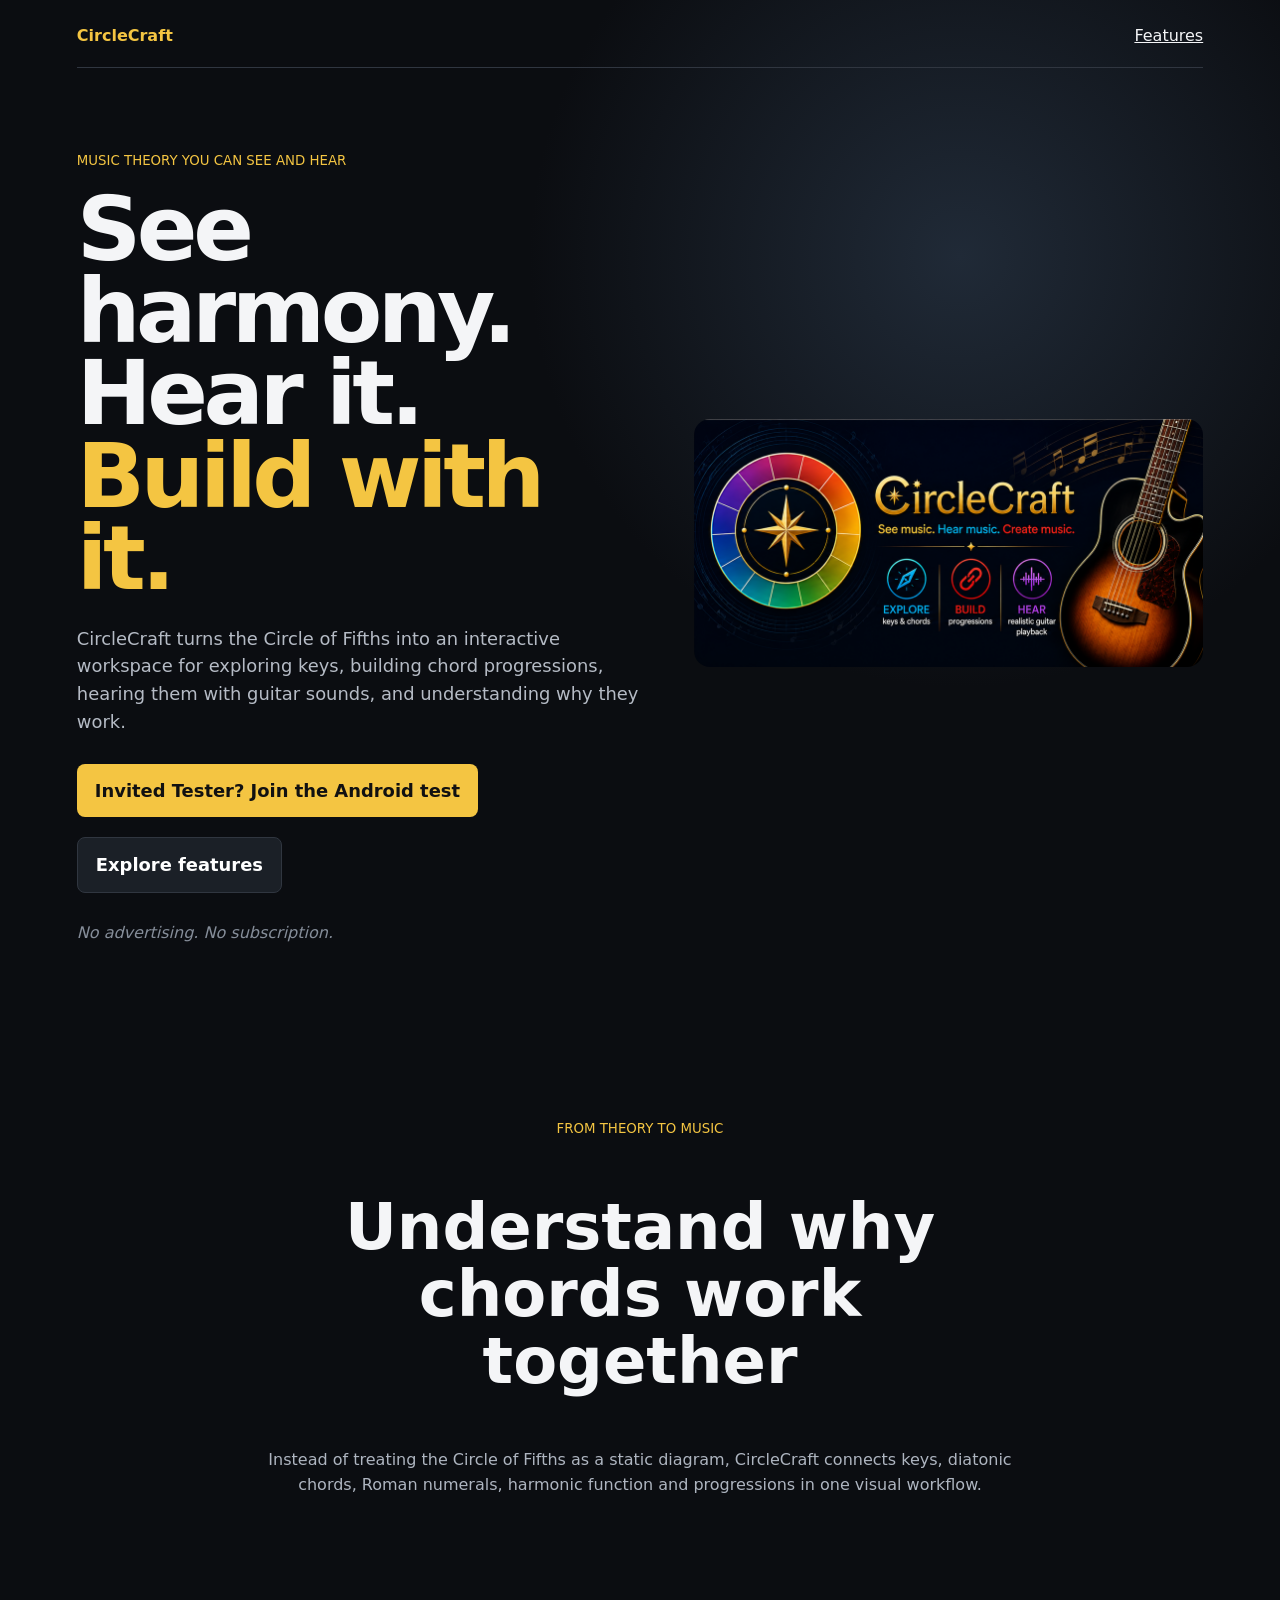
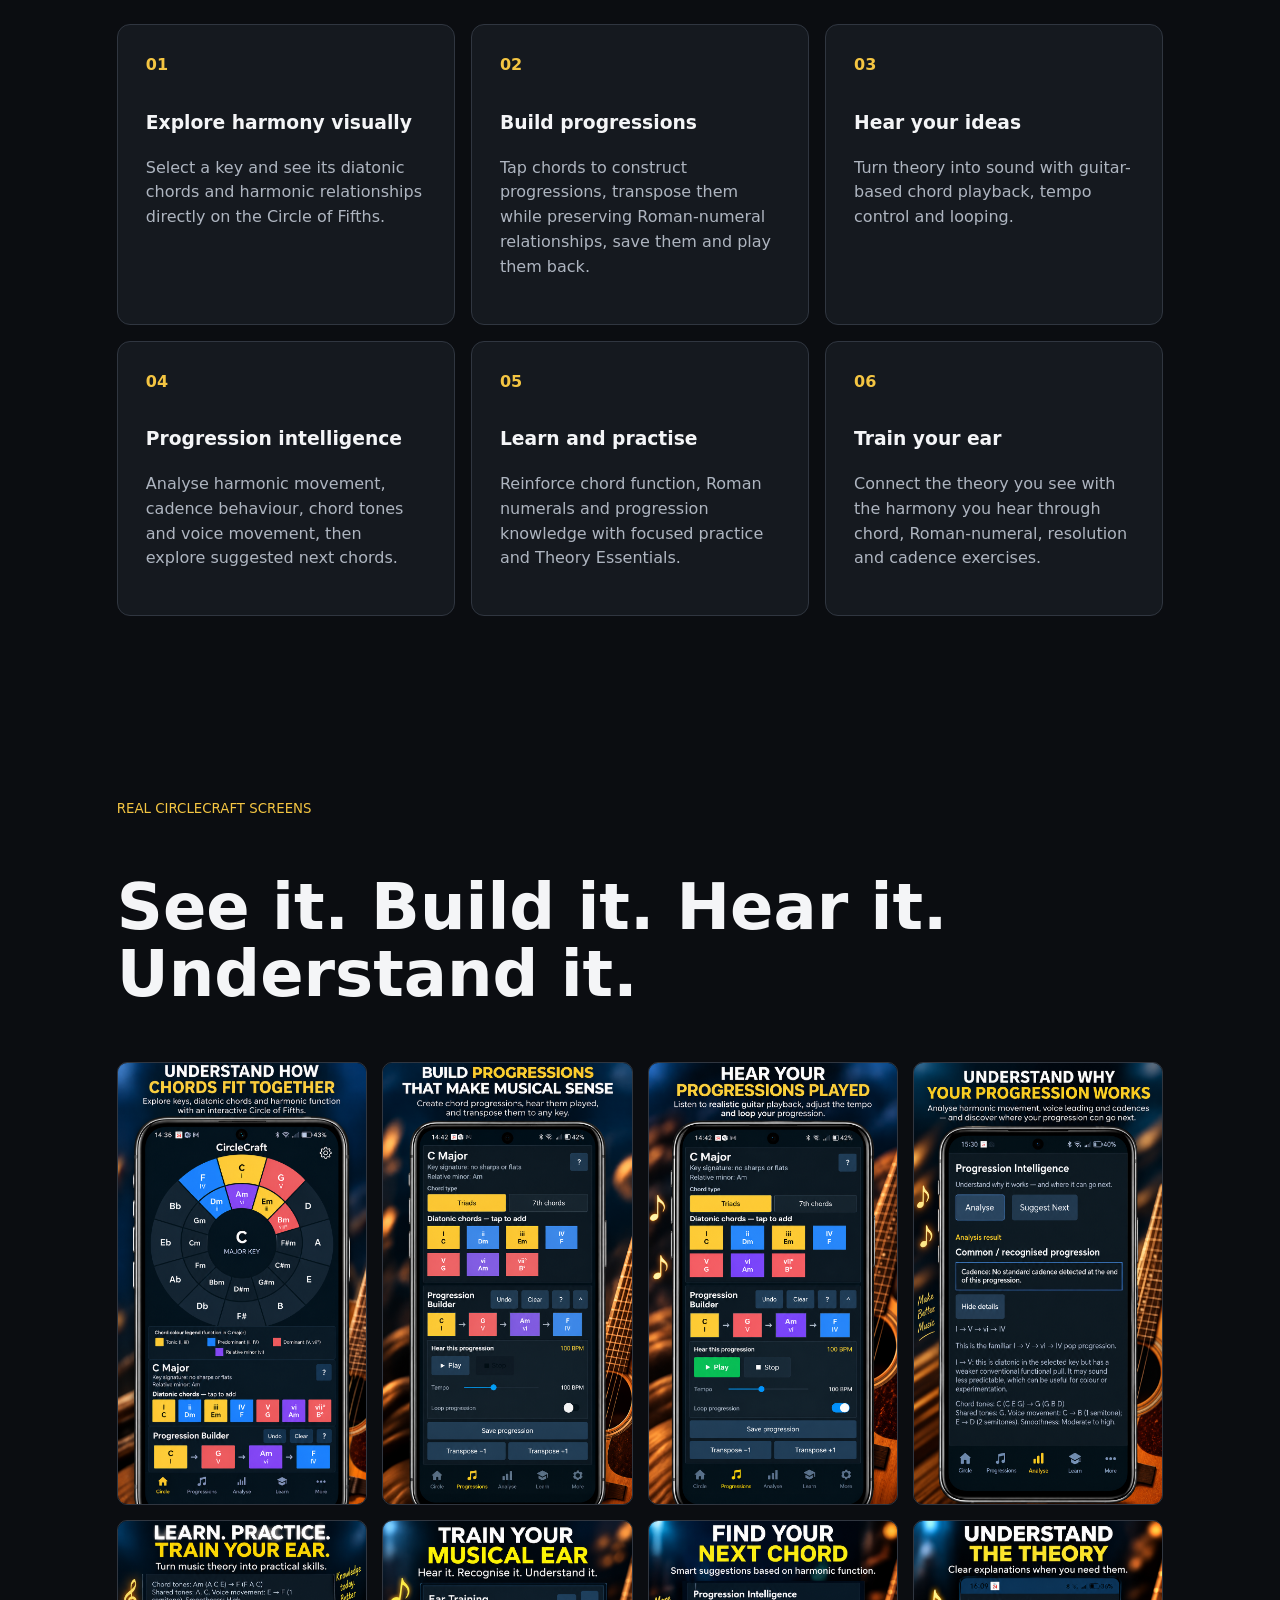
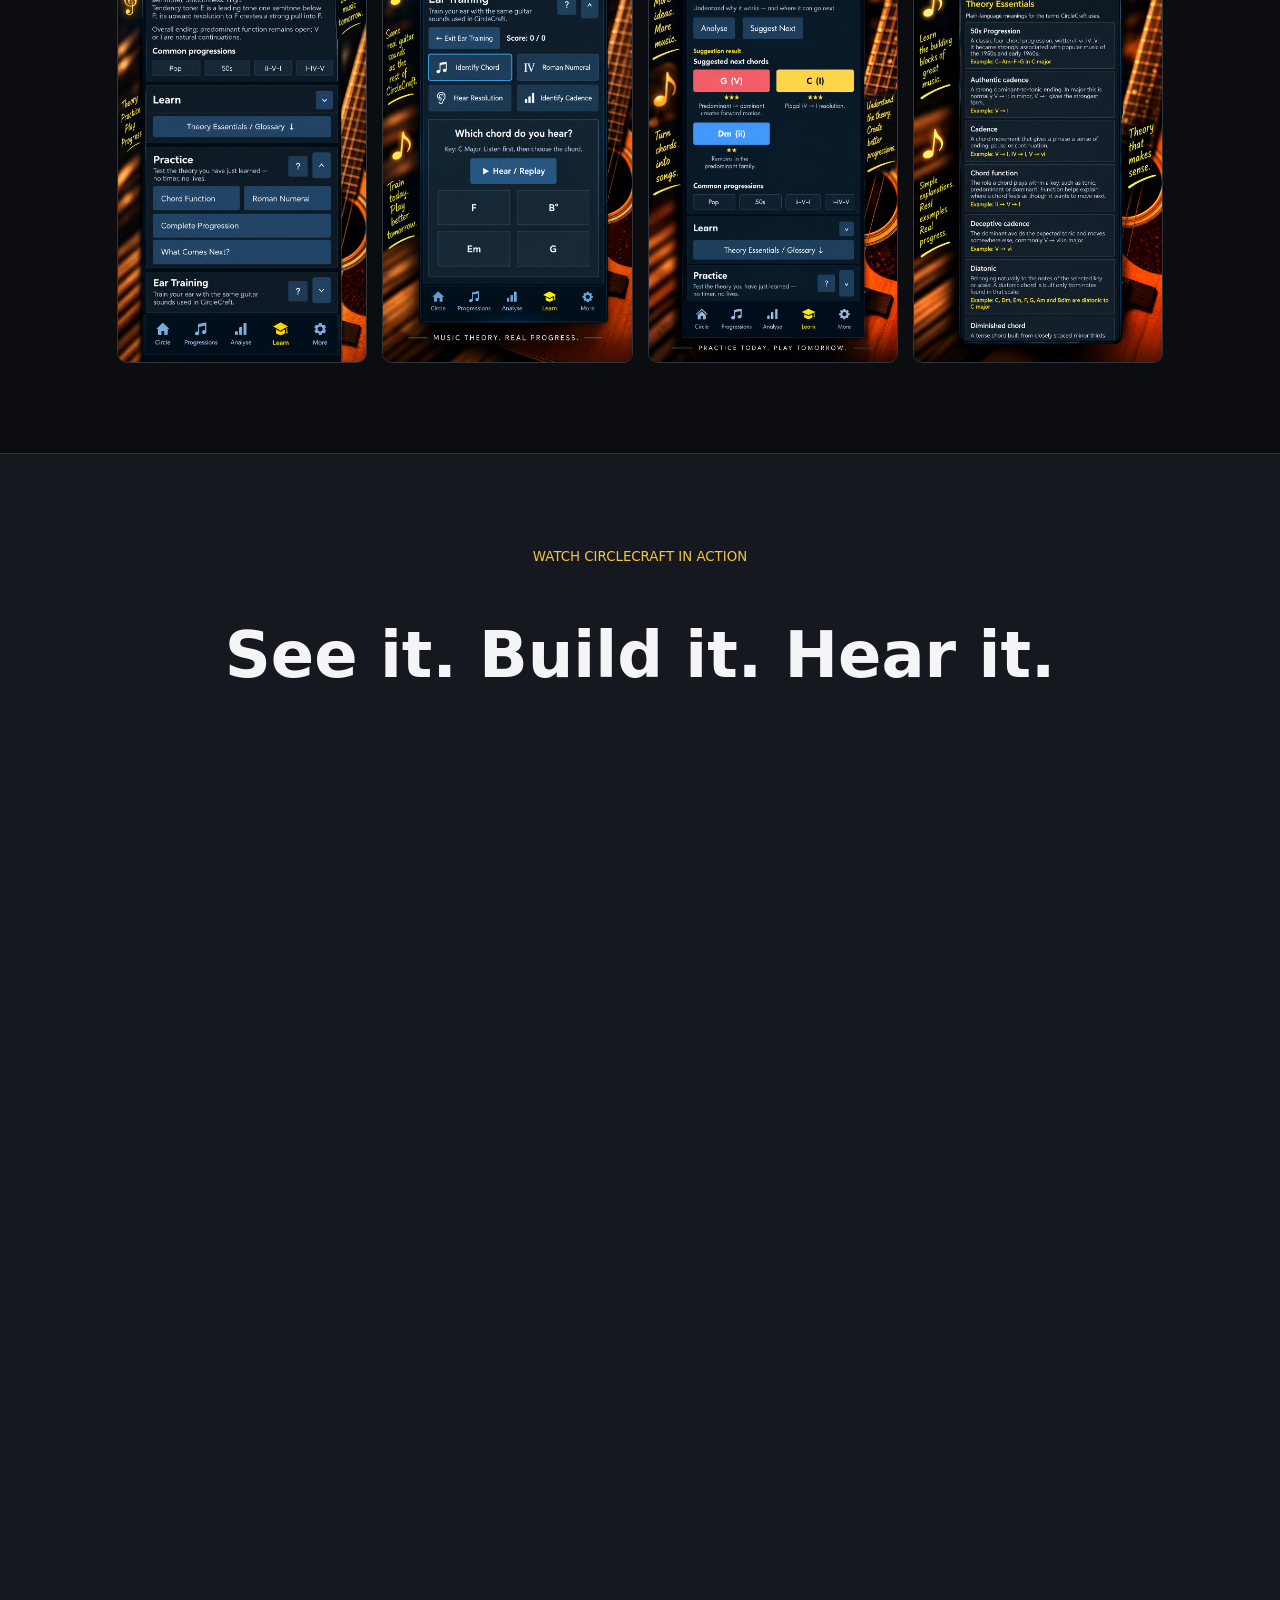
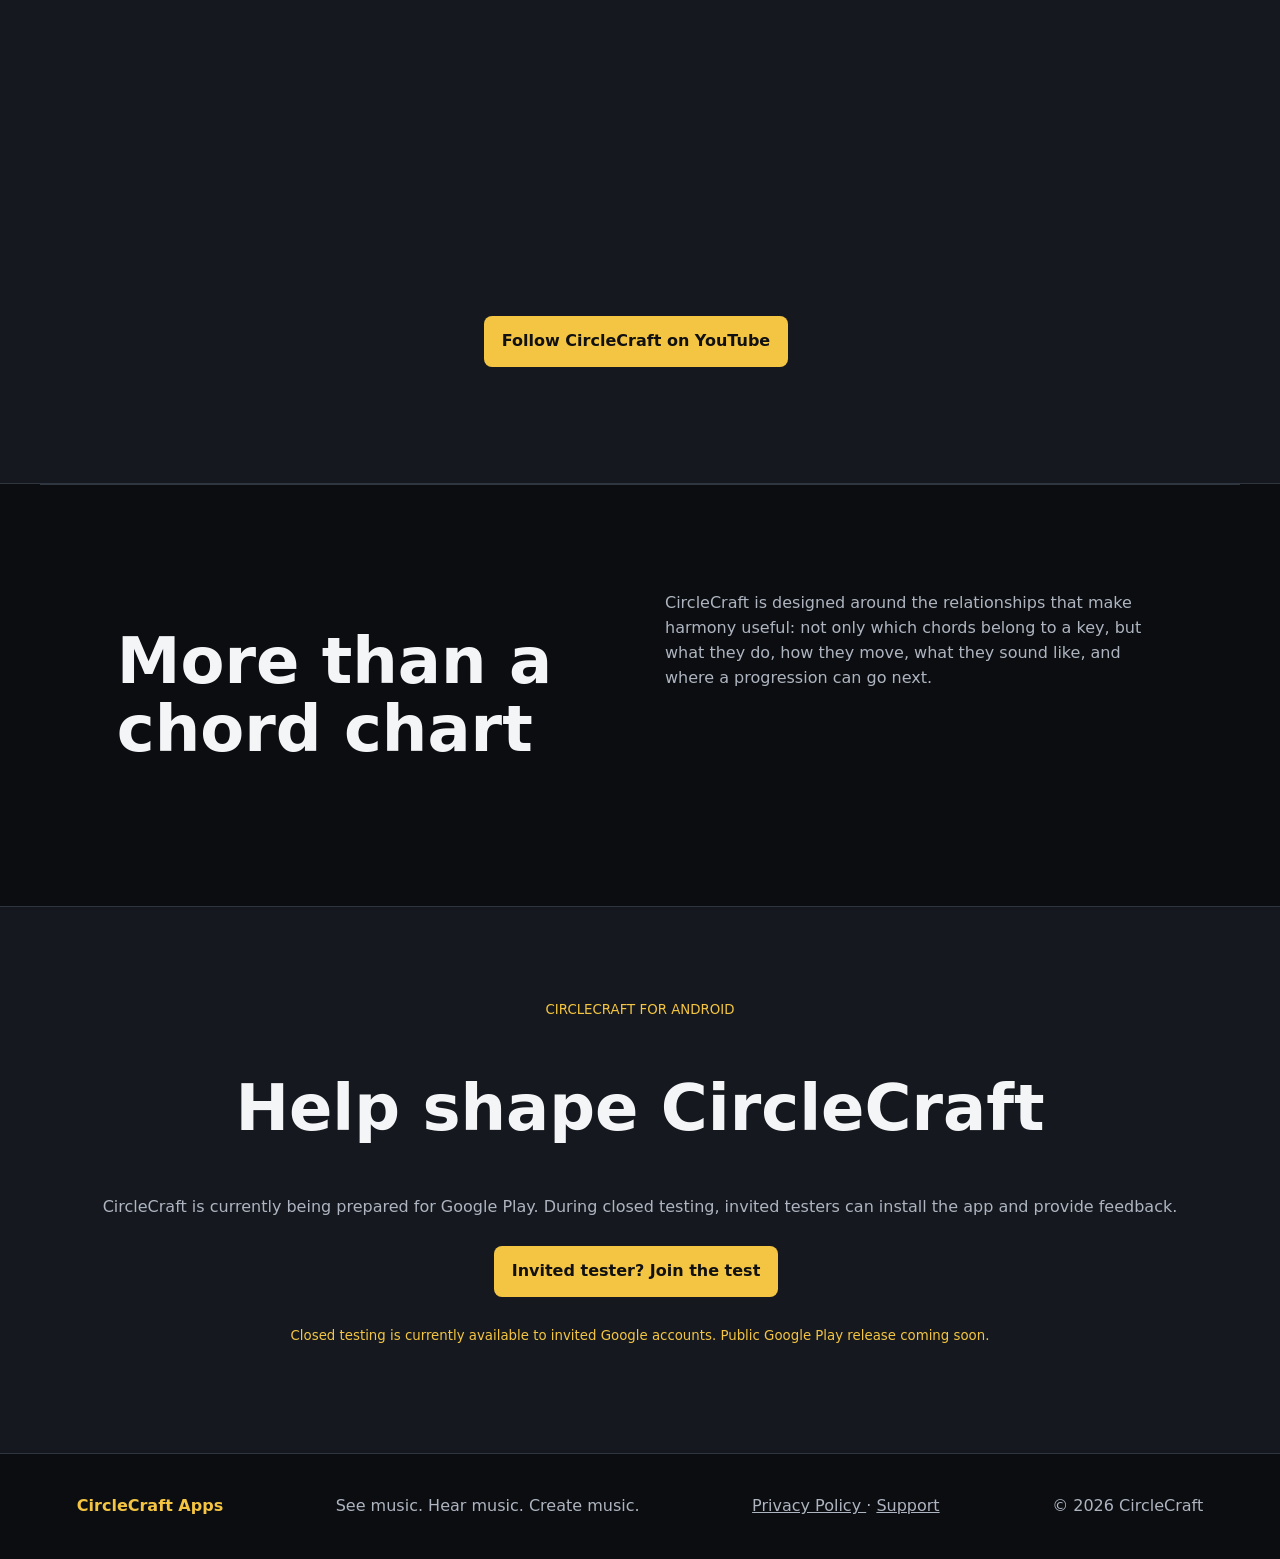
==== index.html @ e119ad5c "added linke rto short4" ====
<!doctype html>
<html lang="en">
<head>
  <meta charset="utf-8">
  <meta name="viewport" content="width=device-width, initial-scale=1">

  <title>CircleCraft | Circle of Fifths & Chord Progression App for Guitar</title>

  <meta name="description"
        content="Explore the Circle of Fifths, build and hear guitar chord progressions, understand why chords work together, analyse harmony and discover what chord could come next with CircleCraft.">

  <link rel="canonical"
        href="https://circlecraftapps.github.io/circlecraft-site/">

  <meta name="robots" content="index, follow">

  <meta property="og:title"
        content="CircleCraft – Circle of Fifths & Chord Progressions">

  <meta property="og:description"
        content="See how chords fit together. Build, hear and understand guitar chord progressions with CircleCraft.">

  <meta property="og:type" content="website">

  <meta property="og:url"
        content="https://circlecraftapps.github.io/circlecraft-site/">

  <link rel="stylesheet" href="style.css">
  <script type="application/ld+json">
{
  "@context": "https://schema.org",
  "@type": "SoftwareApplication",
  "name": "CircleCraft",
  "applicationCategory": "MusicApplication",
  "operatingSystem": "Android",
  "description": "CircleCraft is an interactive Circle of Fifths and chord progression app for guitarists. Explore keys, build and hear chord progressions, analyse harmony and understand why chords work together.",
  "url": "https://circlecraftapps.github.io/circlecraft-site/",
  "author": {
    "@type": "Organization",
    "name": "CircleCraft Apps"
  }
}
</script>
</head>

<body>

<header>
  <nav>
    <b>CircleCraft</b>
    <a href="#features">Features</a>
  </nav>

  <div class="hero">
    <div>
      <small>MUSIC THEORY YOU CAN SEE AND HEAR</small>

      <h1>
        See harmony.<br>
        Hear it.<br>
        <em>Build with it.</em>
      </h1>

      <p>
        CircleCraft turns the Circle of Fifths into an interactive workspace for exploring keys,
        building chord progressions, hearing them with guitar sounds, and understanding why they work.
      </p>

      <p>
        <a class="btn" href="https://play.google.com/apps/testing/com.circlecraft.app">
          Invited Tester? Join the Android test
        </a>

        <a class="btn secondary" href="#features">
          Explore features
        </a>
      </p>

      <i>No advertising. No subscription.</i>
    </div>

    <div class="graphic">
      <img src="assets/feature-graphic.png" alt="CircleCraft">
    </div>
  </div>
</header>

<main>

  <section class="center">
    <small>FROM THEORY TO MUSIC</small>
    <h2>Understand why chords work together</h2>

    <p>
      Instead of treating the Circle of Fifths as a static diagram, CircleCraft connects keys,
      diatonic chords, Roman numerals, harmonic function and progressions in one visual workflow.
    </p>
  </section>

  <section id="features" class="cards">

    <article>
      <b>01</b>
      <h3>Explore harmony visually</h3>
      <p>
        Select a key and see its diatonic chords and harmonic relationships directly on the Circle of Fifths.
      </p>
    </article>

    <article>
      <b>02</b>
      <h3>Build progressions</h3>
      <p>
        Tap chords to construct progressions, transpose them while preserving Roman-numeral relationships,
        save them and play them back.
      </p>
    </article>

    <article>
      <b>03</b>
      <h3>Hear your ideas</h3>
      <p>
        Turn theory into sound with guitar-based chord playback, tempo control and looping.
      </p>
    </article>

    <article>
      <b>04</b>
      <h3>Progression intelligence</h3>
      <p>
        Analyse harmonic movement, cadence behaviour, chord tones and voice movement,
        then explore suggested next chords.
      </p>
    </article>

    <article>
      <b>05</b>
      <h3>Learn and practise</h3>
      <p>
        Reinforce chord function, Roman numerals and progression knowledge with focused practice
        and Theory Essentials.
      </p>
    </article>

    <article>
      <b>06</b>
      <h3>Train your ear</h3>
      <p>
        Connect the theory you see with the harmony you hear through chord, Roman-numeral,
        resolution and cadence exercises.
      </p>
    </article>

  </section>

  <section class="shots">
    <small>REAL CIRCLECRAFT SCREENS</small>
    <h2>See it. Build it. Hear it. Understand it.</h2>

    <div>
      <img src="assets/1.png" alt="CircleCraft screenshot 1">
      <img src="assets/2.png" alt="CircleCraft screenshot 2">
      <img src="assets/3.png" alt="CircleCraft screenshot 3">
      <img src="assets/4.png" alt="CircleCraft screenshot 4">
      <img src="assets/5.png" alt="CircleCraft screenshot 5">
      <img src="assets/6.png" alt="CircleCraft screenshot 6">
      <img src="assets/7.png" alt="CircleCraft screenshot 7">
      <img src="assets/8.png" alt="CircleCraft screenshot 8">
    </div>
  </section>

<section class="center panel">
  <small>WATCH CIRCLECRAFT IN ACTION</small>
  <h2>See it. Build it. Hear it.</h2>

  <div style="display:flex;justify-content:center;gap:20px;flex-wrap:wrap;margin:24px 0;">

    <iframe
      width="315"
      height="560"
      src="https://www.youtube.com/embed/8OqMsYDLS6Q"
      title="CircleCraft - Build and Hear Chord Progressions"
      frameborder="0"
      allow="accelerometer; autoplay; clipboard-write; encrypted-media; gyroscope; picture-in-picture; web-share"
      allowfullscreen>
    </iframe>

    <iframe
      width="315"
      height="560"
      src="https://www.youtube.com/embed/MCyIDNx7ud8"
      title="CircleCraft - Why C Am F G Works"
      frameborder="0"
      allow="accelerometer; autoplay; clipboard-write; encrypted-media; gyroscope; picture-in-picture; web-share"
      allowfullscreen>
    </iframe>

    <iframe
      width="315"
      height="560"
      src="https://www.youtube.com/embed/VfiPW5WfwWo"
      title="Circle of Fifths Explained in 60 Seconds"
      frameborder="0"
      allow="accelerometer; autoplay; clipboard-write; encrypted-media; gyroscope; picture-in-picture; web-share"
      allowfullscreen>
    </iframe>

    <iframe
  width="315"
  height="560"
  src="https://www.youtube.com/embed/XitreMGwx9A"
  title="Why Does G Want to Resolve to C?"
  frameborder="0"
  allow="accelerometer; autoplay; clipboard-write; encrypted-media; gyroscope; picture-in-picture; web-share"
  allowfullscreen>
</iframe>

  </div>

  <p>
    <a class="btn" href="https://www.youtube.com/@CircleCraftApps">
      Follow CircleCraft on YouTube
    </a>
  </p>
</section>

  <section class="why">
    <h2>More than a chord chart</h2>

    <p>
      CircleCraft is designed around the relationships that make harmony useful:
      not only which chords belong to a key, but what they do, how they move,
      what they sound like, and where a progression can go next.
    </p>
  </section>

  <section id="testing" class="center panel">
    <small>CIRCLECRAFT FOR ANDROID</small>
    <h2>Help shape CircleCraft</h2>

    <p>
      CircleCraft is currently being prepared for Google Play.
      During closed testing, invited testers can install the app and provide feedback.
    </p>

    <a class="btn" href="https://play.google.com/apps/testing/com.circlecraft.app">
      Invited tester? Join the test
    </a>

    <p>
      <small>
        Closed testing is currently available to invited Google accounts.
        Public Google Play release coming soon.
      </small>
    </p>
  </section>

</main>

<footer>
  <b>CircleCraft Apps</b>

  <span>
    See music. Hear music. Create music.
  </span>

  <span>
    <a href="https://circlecraftapps.github.io/circlecraft-privacy/">
      Privacy Policy
    </a>
    ·
    <a href="mailto:circlecraftapps@gmail.com">
      Support
    </a>
  </span>

  <span>
    © 2026 CircleCraft
  </span>
</footer>

</body>
</html>
---- style.css ----
*{box-sizing:border-box}html{scroll-behavior:smooth}body{margin:0;background:#0b0d11;color:#f4f5f7;font-family:system-ui,Segoe UI,Arial,sans-serif;line-height:1.55}a{color:inherit}header{padding:24px 6vw 80px;background:radial-gradient(circle at 75% 25%,#202a37,transparent 35%)}nav{max-width:1200px;margin:auto;display:flex;justify-content:space-between;border-bottom:1px solid #303640;padding-bottom:18px}nav b,small,.cards b{color:#f4c542}.hero{max-width:1200px;margin:80px auto 0;display:grid;grid-template-columns:1.05fr .95fr;gap:55px;align-items:center}.hero h1{font-size:clamp(3rem,7vw,6.5rem);line-height:.92;letter-spacing:-.05em;margin:15px 0 25px}.hero em{color:#f4c542;font-style:normal}.hero p{color:#b5bbc5;font-size:1.12rem}.hero i{color:#858d99}.graphic img{width:100%;border-radius:16px}.btn{display:inline-block;background:#f4c542;color:#111;text-decoration:none;font-weight:800;padding:13px 18px;border-radius:8px;margin:10px 8px 10px 0}.secondary{background:#1b2027;color:white;border:1px solid #303640}.muted{opacity:.6}section{padding:90px 6vw}.center{text-align:center;max-width:900px;margin:auto}.center h2,.shots h2,.why h2{font-size:clamp(2.2rem,5vw,4rem);line-height:1.05}.center p,.why p,.cards p{color:#aeb5c0}.cards{max-width:1200px;margin:auto;display:grid;grid-template-columns:repeat(3,1fr);gap:16px;padding-top:20px}.cards article{background:#15191f;border:1px solid #303640;padding:28px;border-radius:13px}.cards h3{margin-top:30px}.shots{max-width:1200px;margin:auto}.shots div{display:grid;grid-template-columns:repeat(4,1fr);gap:15px}.shots img{width:100%;border-radius:10px;border:1px solid #303640}.why{max-width:1200px;margin:auto;border-top:1px solid #303640;display:grid;grid-template-columns:1fr 1fr;gap:50px}.panel{max-width:none;background:#15191f;border-block:1px solid #303640}footer{padding:40px 6vw;color:#aeb5c0;display:flex;gap:25px;justify-content:space-between;flex-wrap:wrap}footer b{color:#f4c542}@media(max-width:800px){.hero,.why{grid-template-columns:1fr}.cards{grid-template-columns:1fr}.shots div{grid-template-columns:repeat(2,1fr)}}
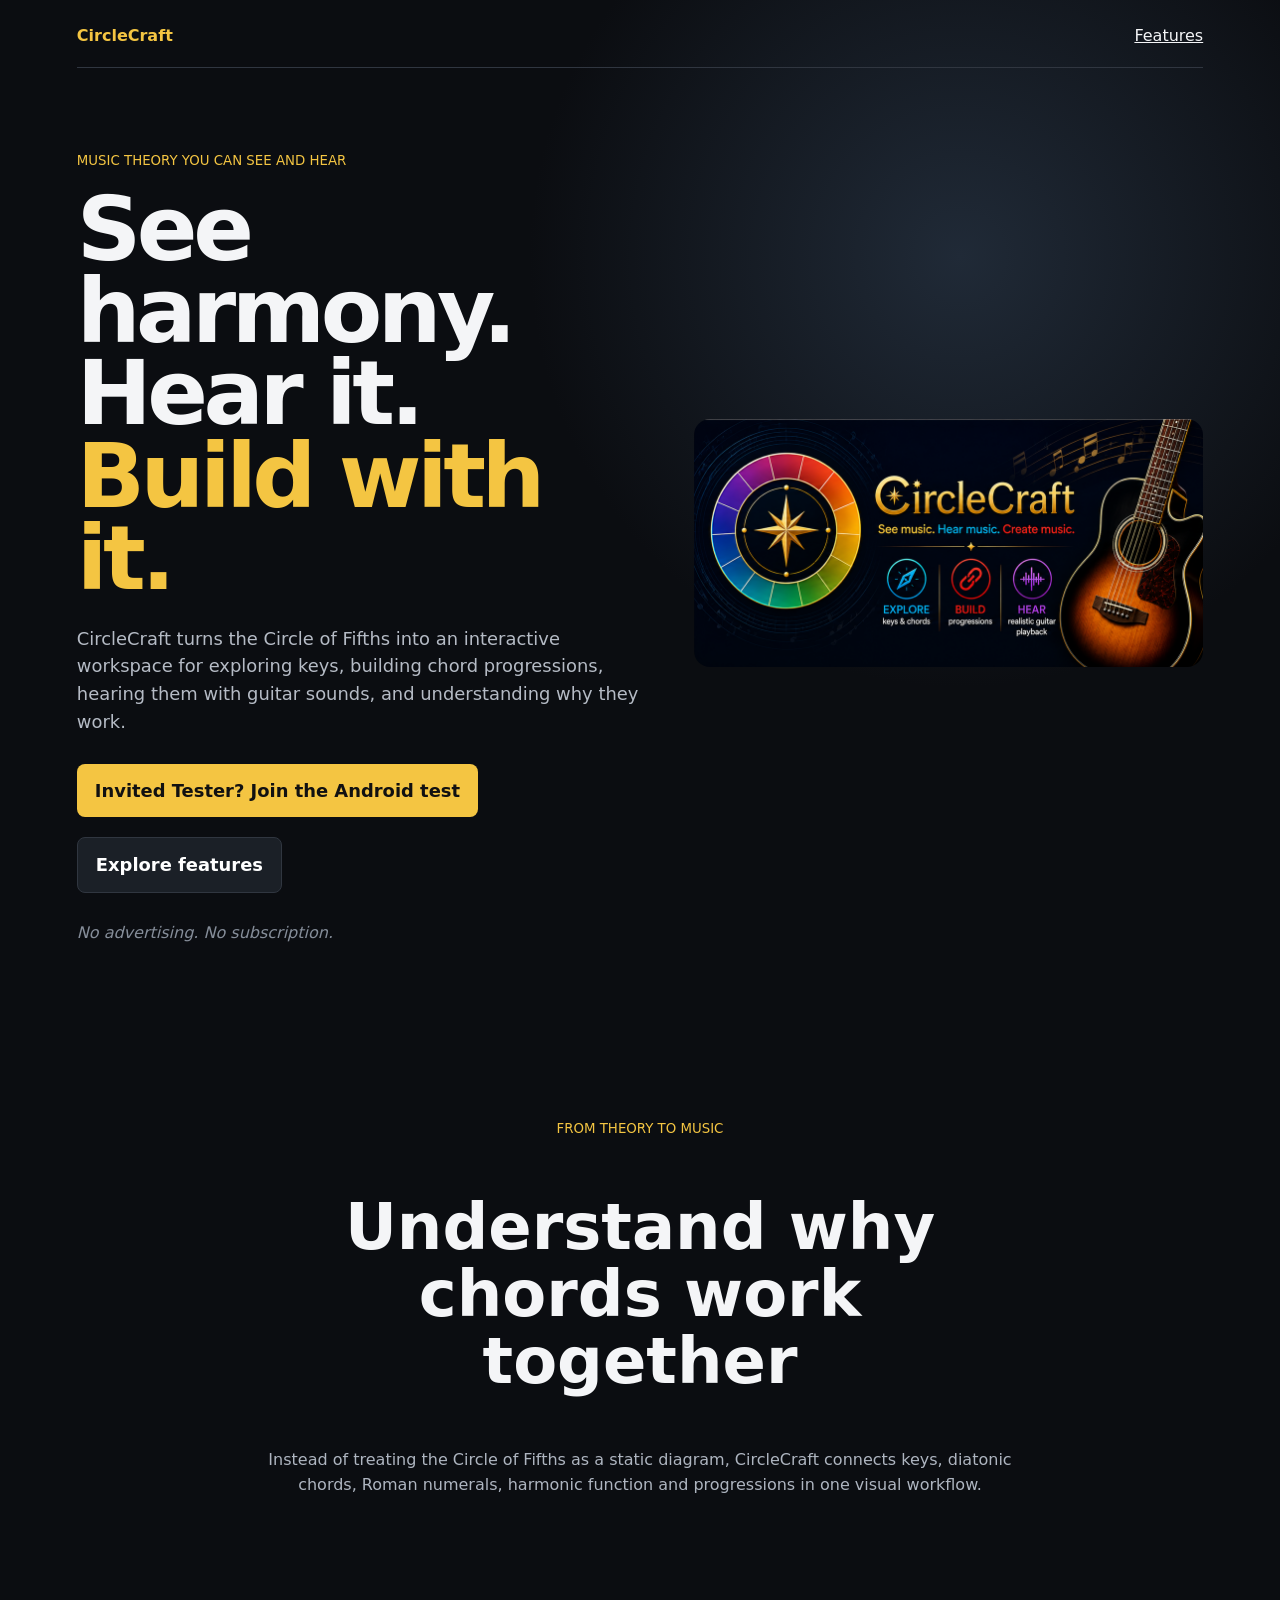
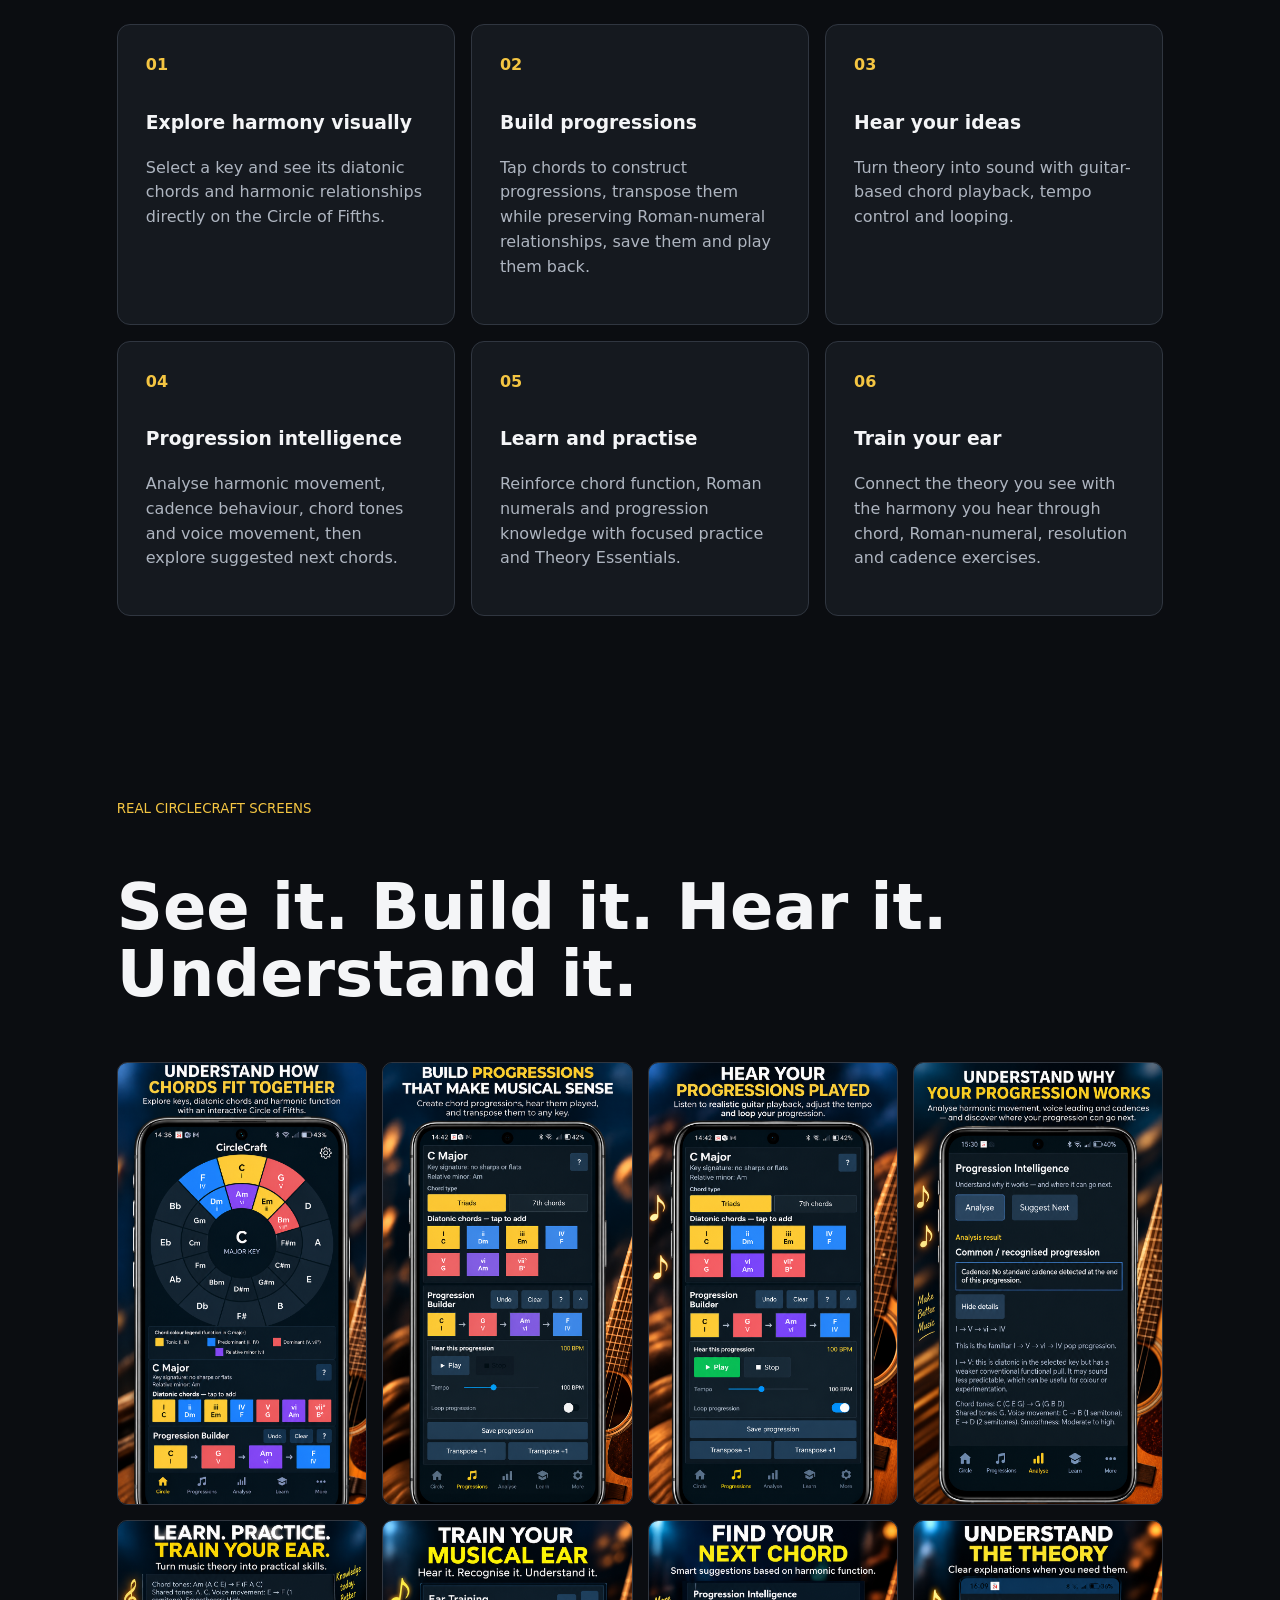
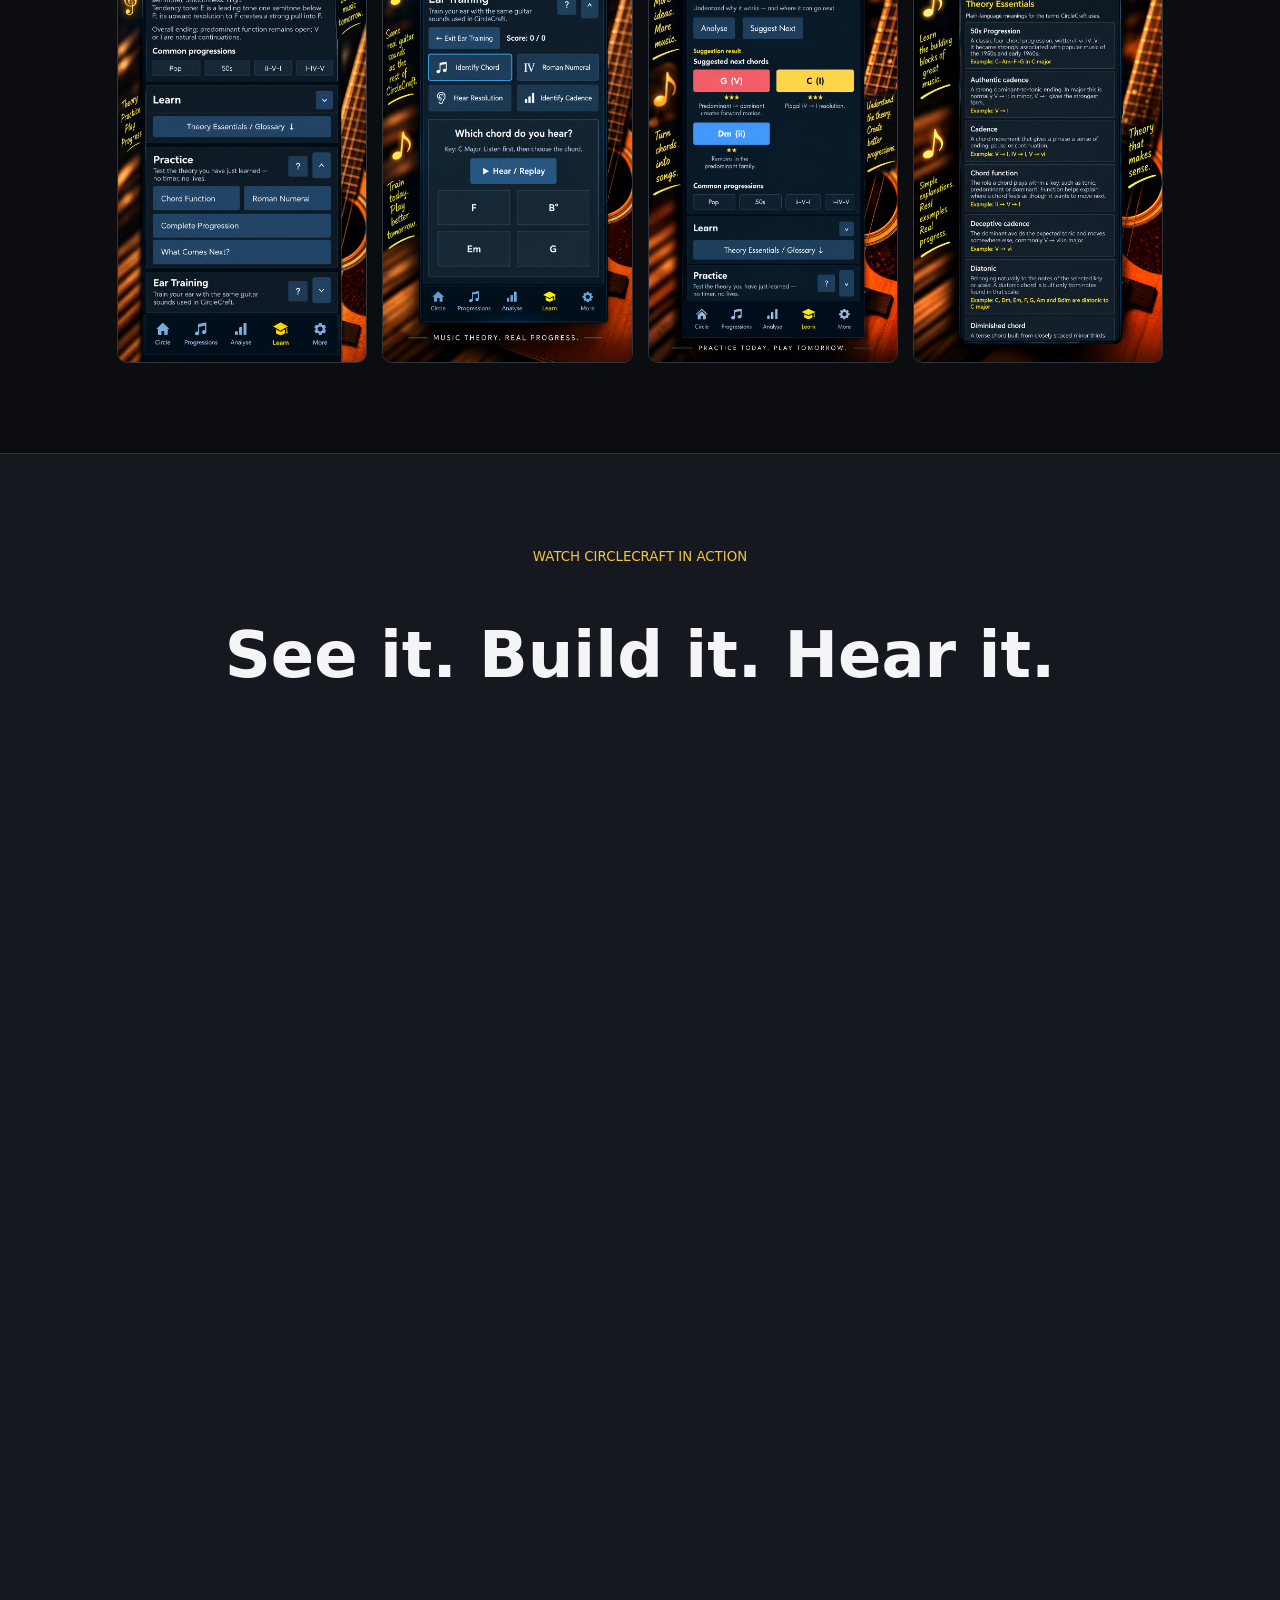
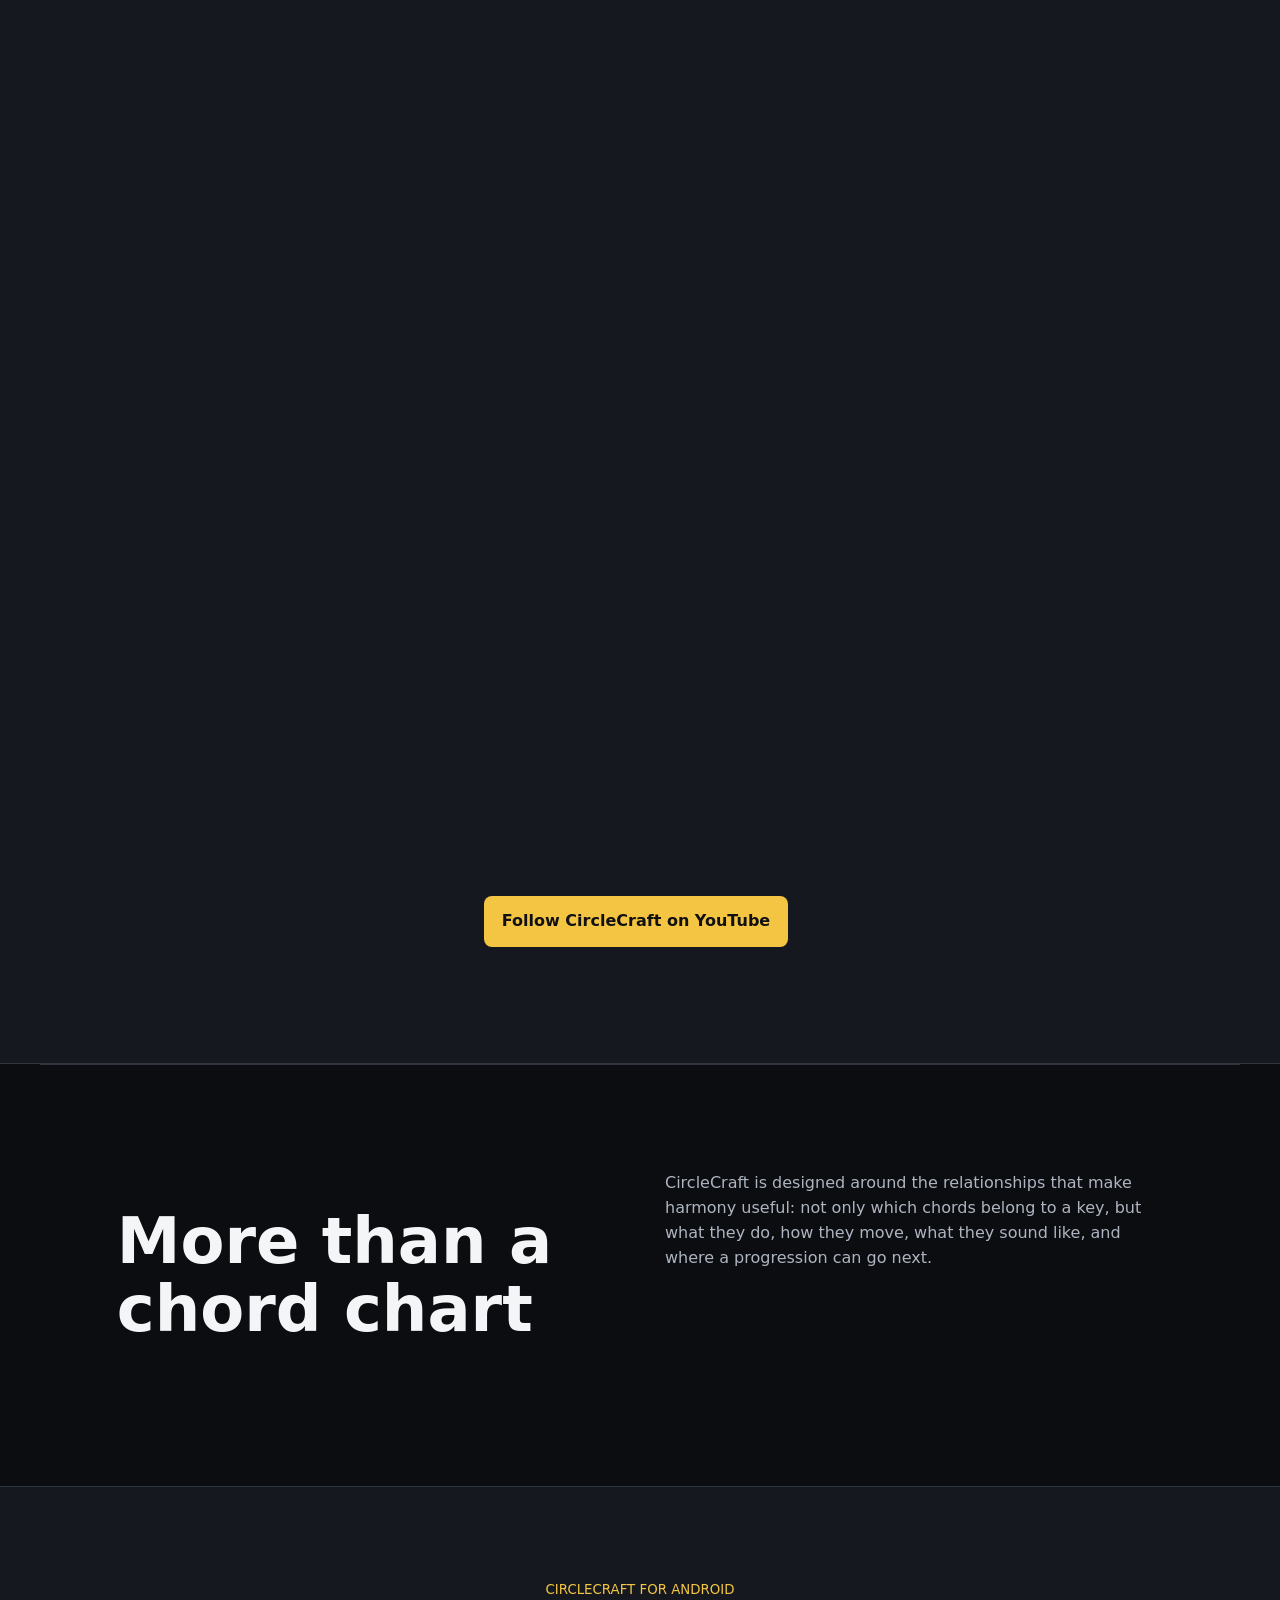
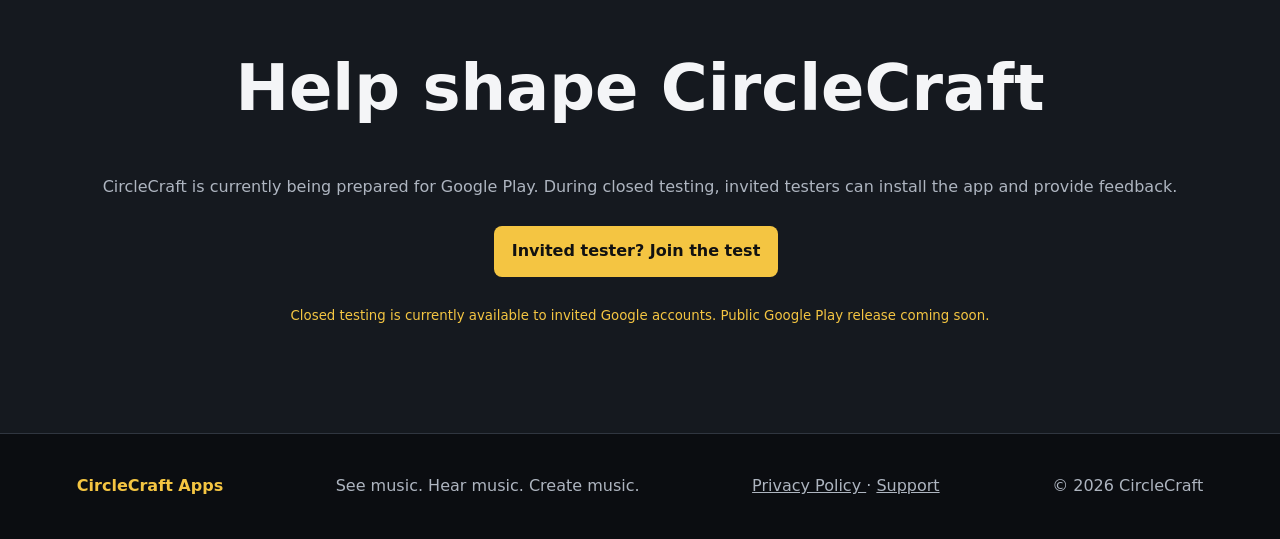
==== commit 661425b9: "Circlecraft 7 The intro to app" ====
--- a/index.html
+++ b/index.html
@@ -178,7 +178,7 @@
     <iframe
       width="315"
       height="560"
-      src="https://www.youtube.com/embed/8OqMsYDLS6Q"
+     src="https://www.youtube.com/embed/8QqMsYDLS6Q"src="https://www.youtube.com/embed/8QqMsYDLS6Q"
       title="CircleCraft - Build and Hear Chord Progressions"
       frameborder="0"
       allow="accelerometer; autoplay; clipboard-write; encrypted-media; gyroscope; picture-in-picture; web-share"
@@ -215,6 +215,32 @@
   allowfullscreen>
 </iframe>
 
+    <iframe width="315" height="560"
+  src="https://www.youtube.com/embed/V3VkaQHF3ZQ"
+  title="Why Do C Major and A Minor Work So Well Together?"
+  frameborder="0"
+  allow="accelerometer; autoplay; clipboard-write; encrypted-media; gyroscope; picture-in-picture; web-share"
+  allowfullscreen>
+  </iframe>
+
+    <iframe width="315" height="560"
+  src="https://www.youtube.com/embed/3XZ6bgAjMCA"
+  title="Why Does F G C Sound So Satisfying?"
+  frameborder="0"
+  allow="accelerometer; autoplay; clipboard-write; encrypted-media; gyroscope; picture-in-picture; web-share"
+  allowfullscreen>
+      
+  </iframe>
+
+    <iframe width="315" height="560"
+  src="https://www.youtube.com/embed/LAHW9uHyIiA"
+  title="Meet CircleCraft - See Hear and Build Chord Progressions"
+  frameborder="0"
+  allow="accelerometer; autoplay; clipboard-write; encrypted-media; gyroscope; picture-in-picture; web-share"
+  allowfullscreen>
+      
+  </iframe>
+
   </div>
 
   <p>
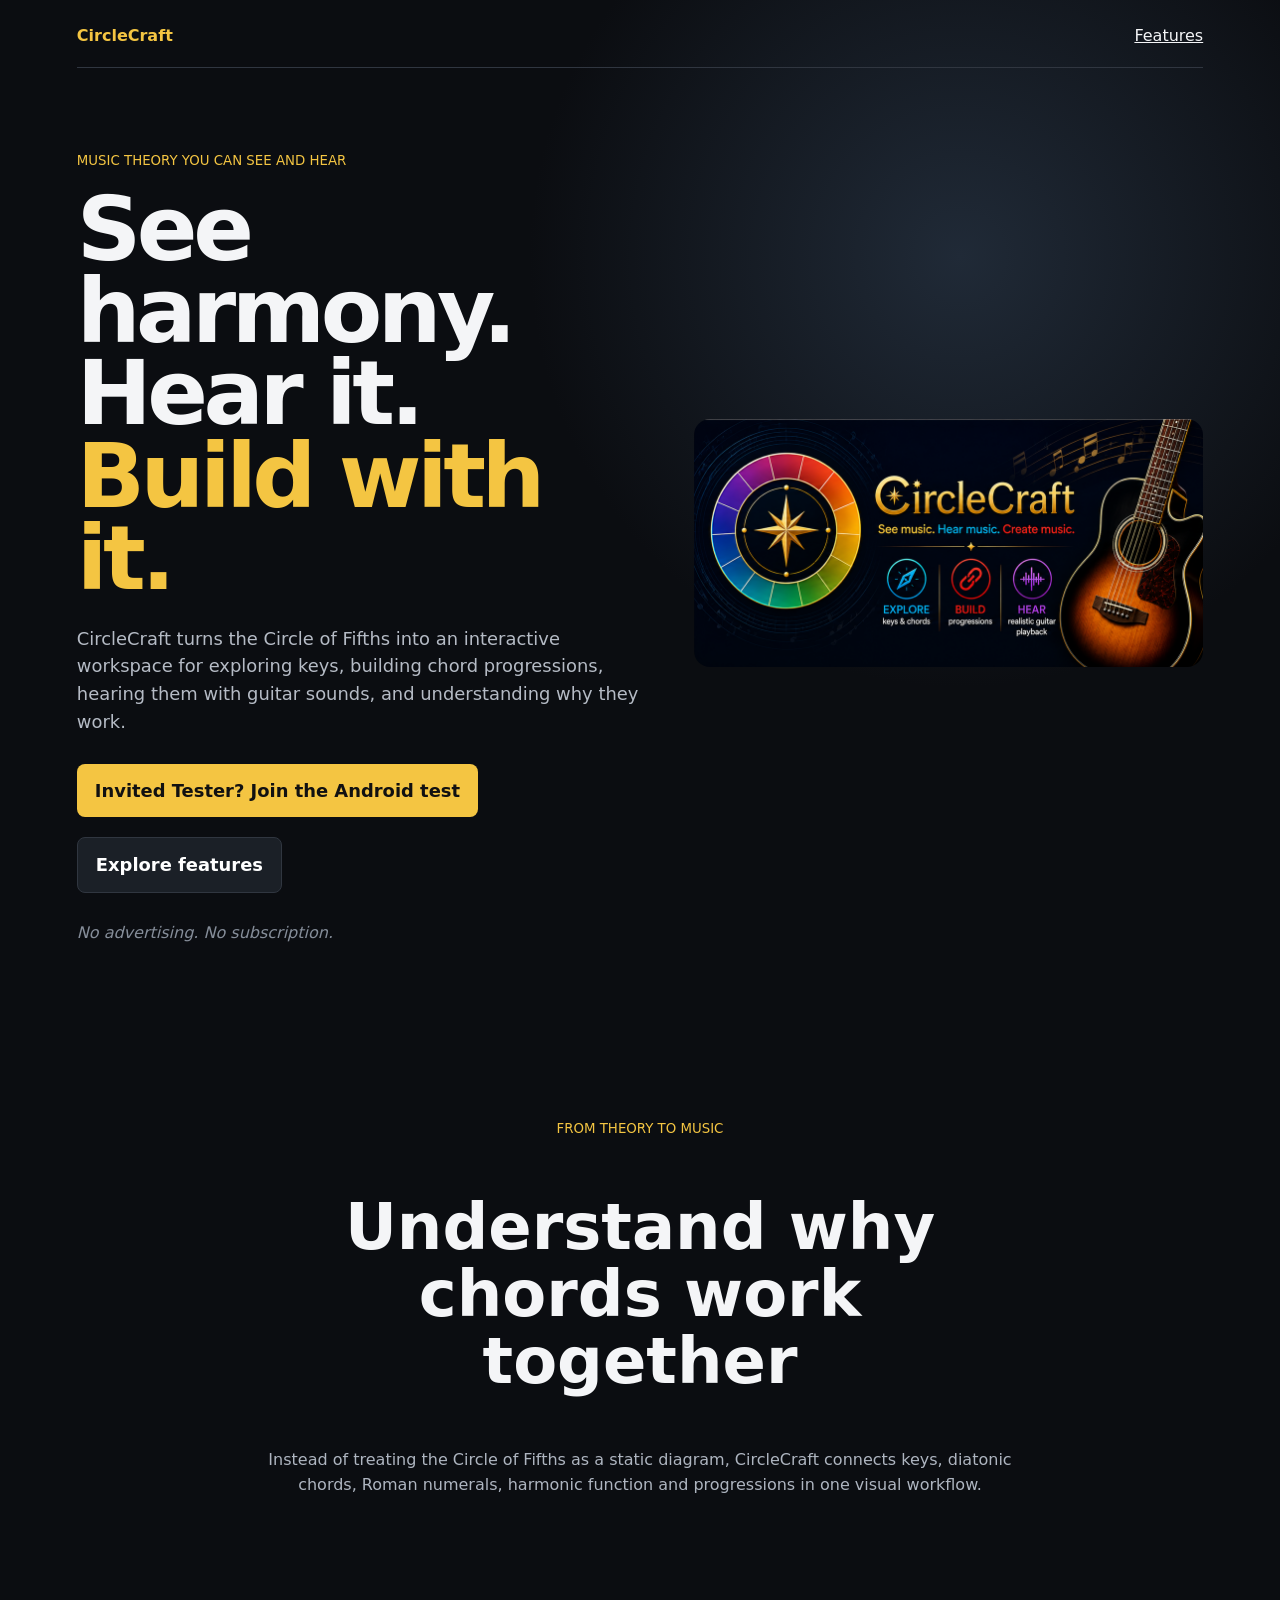
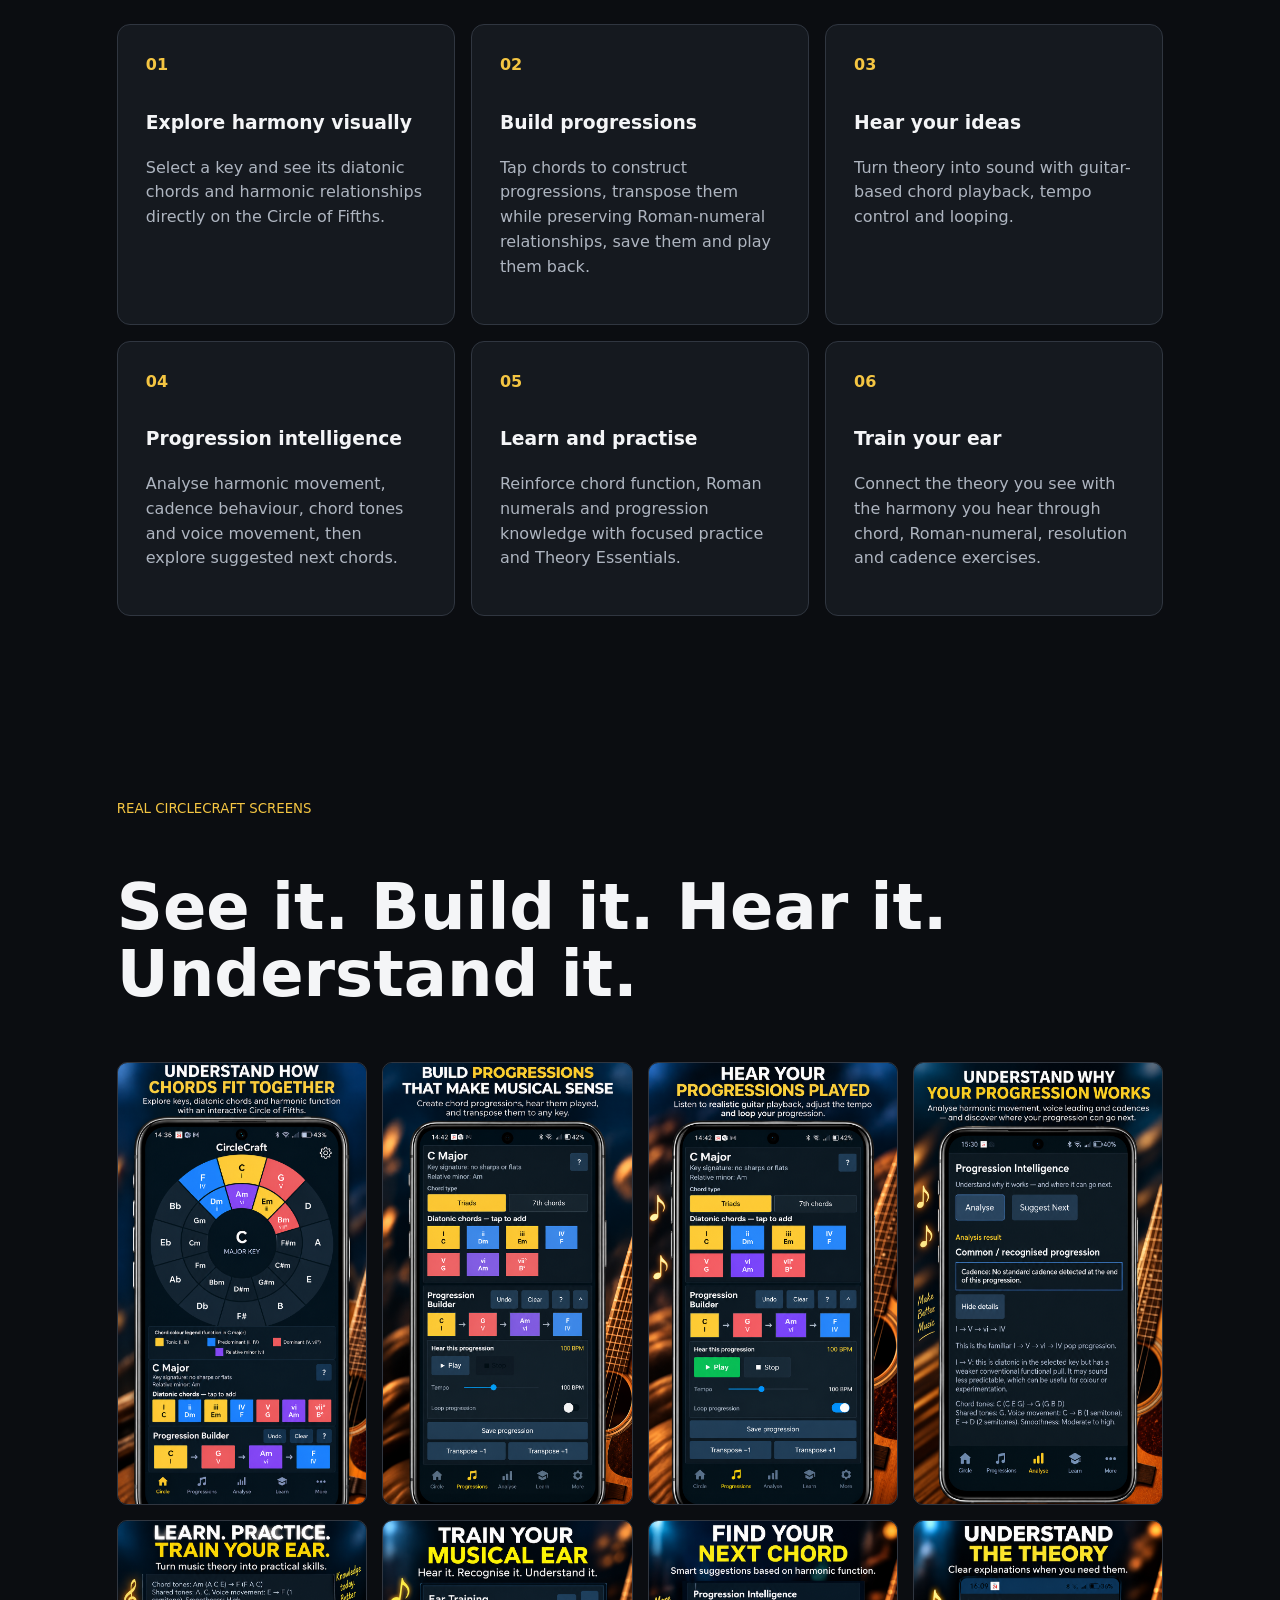
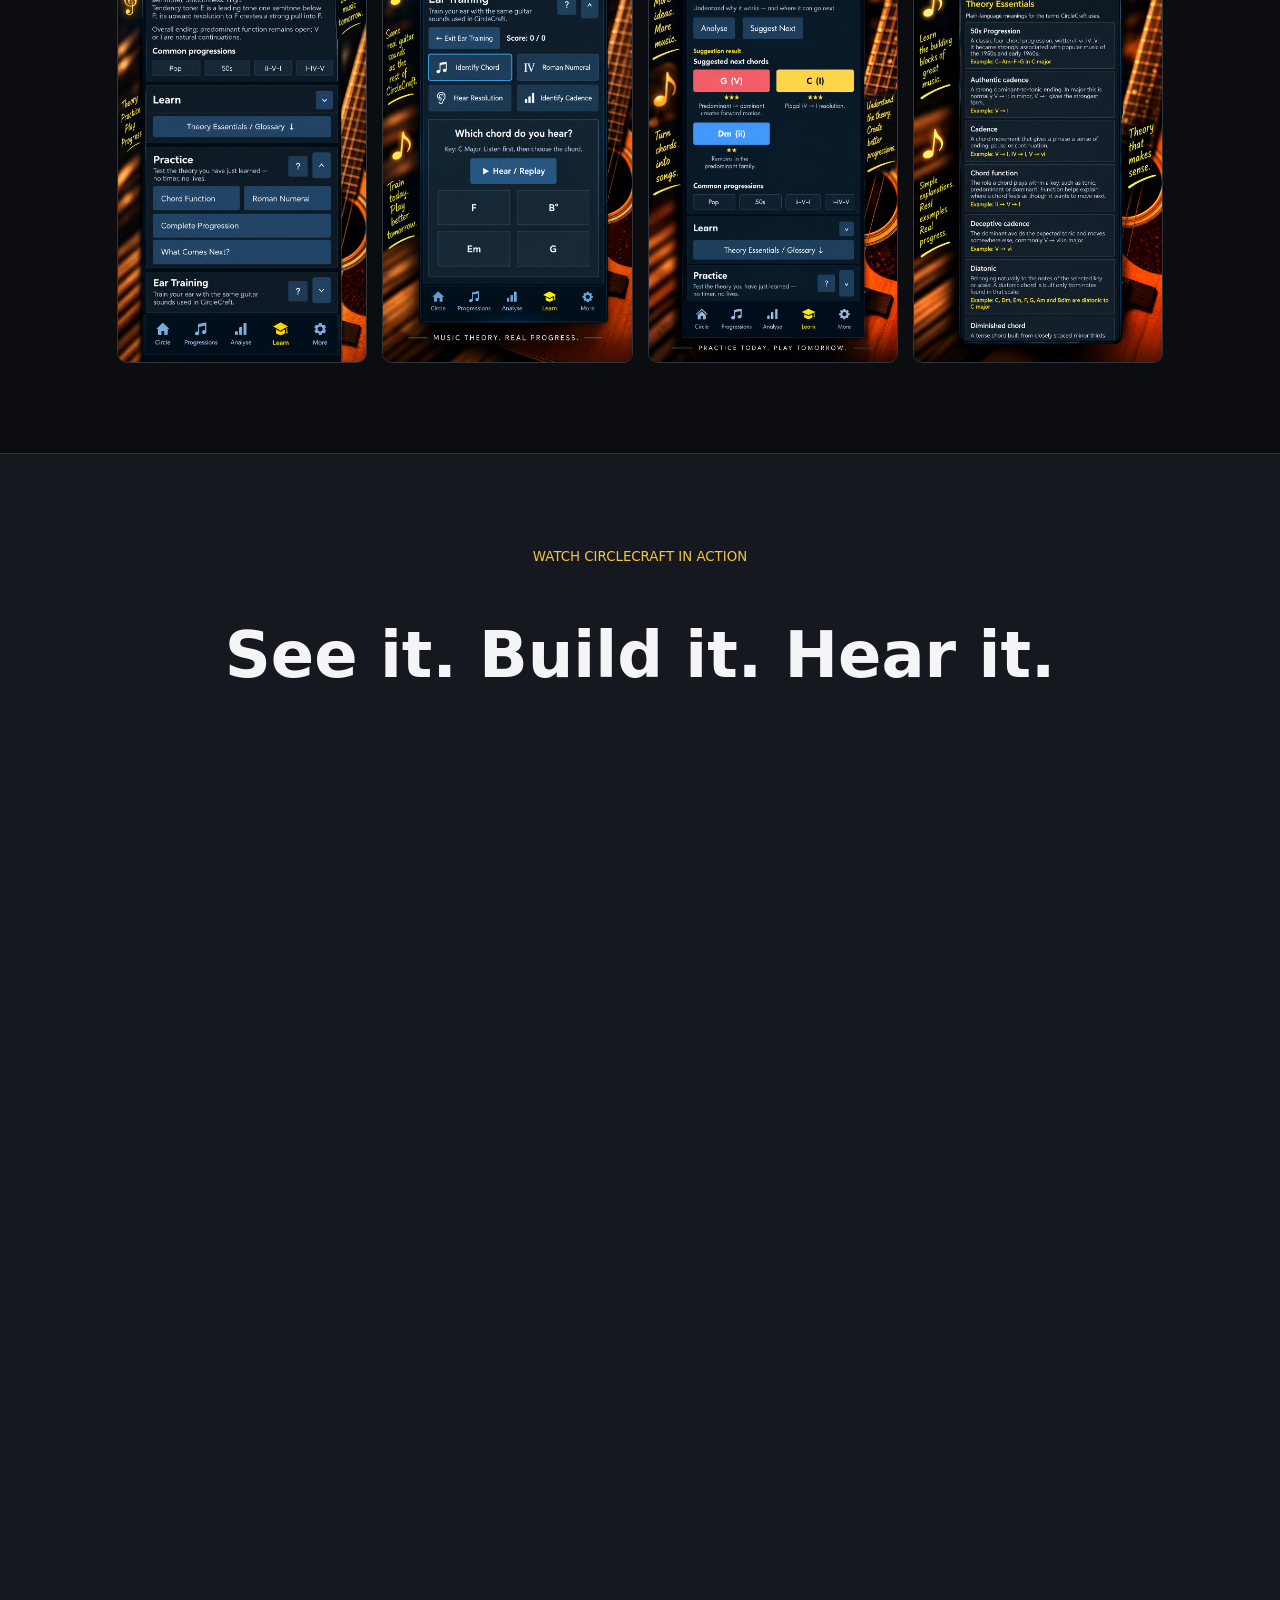
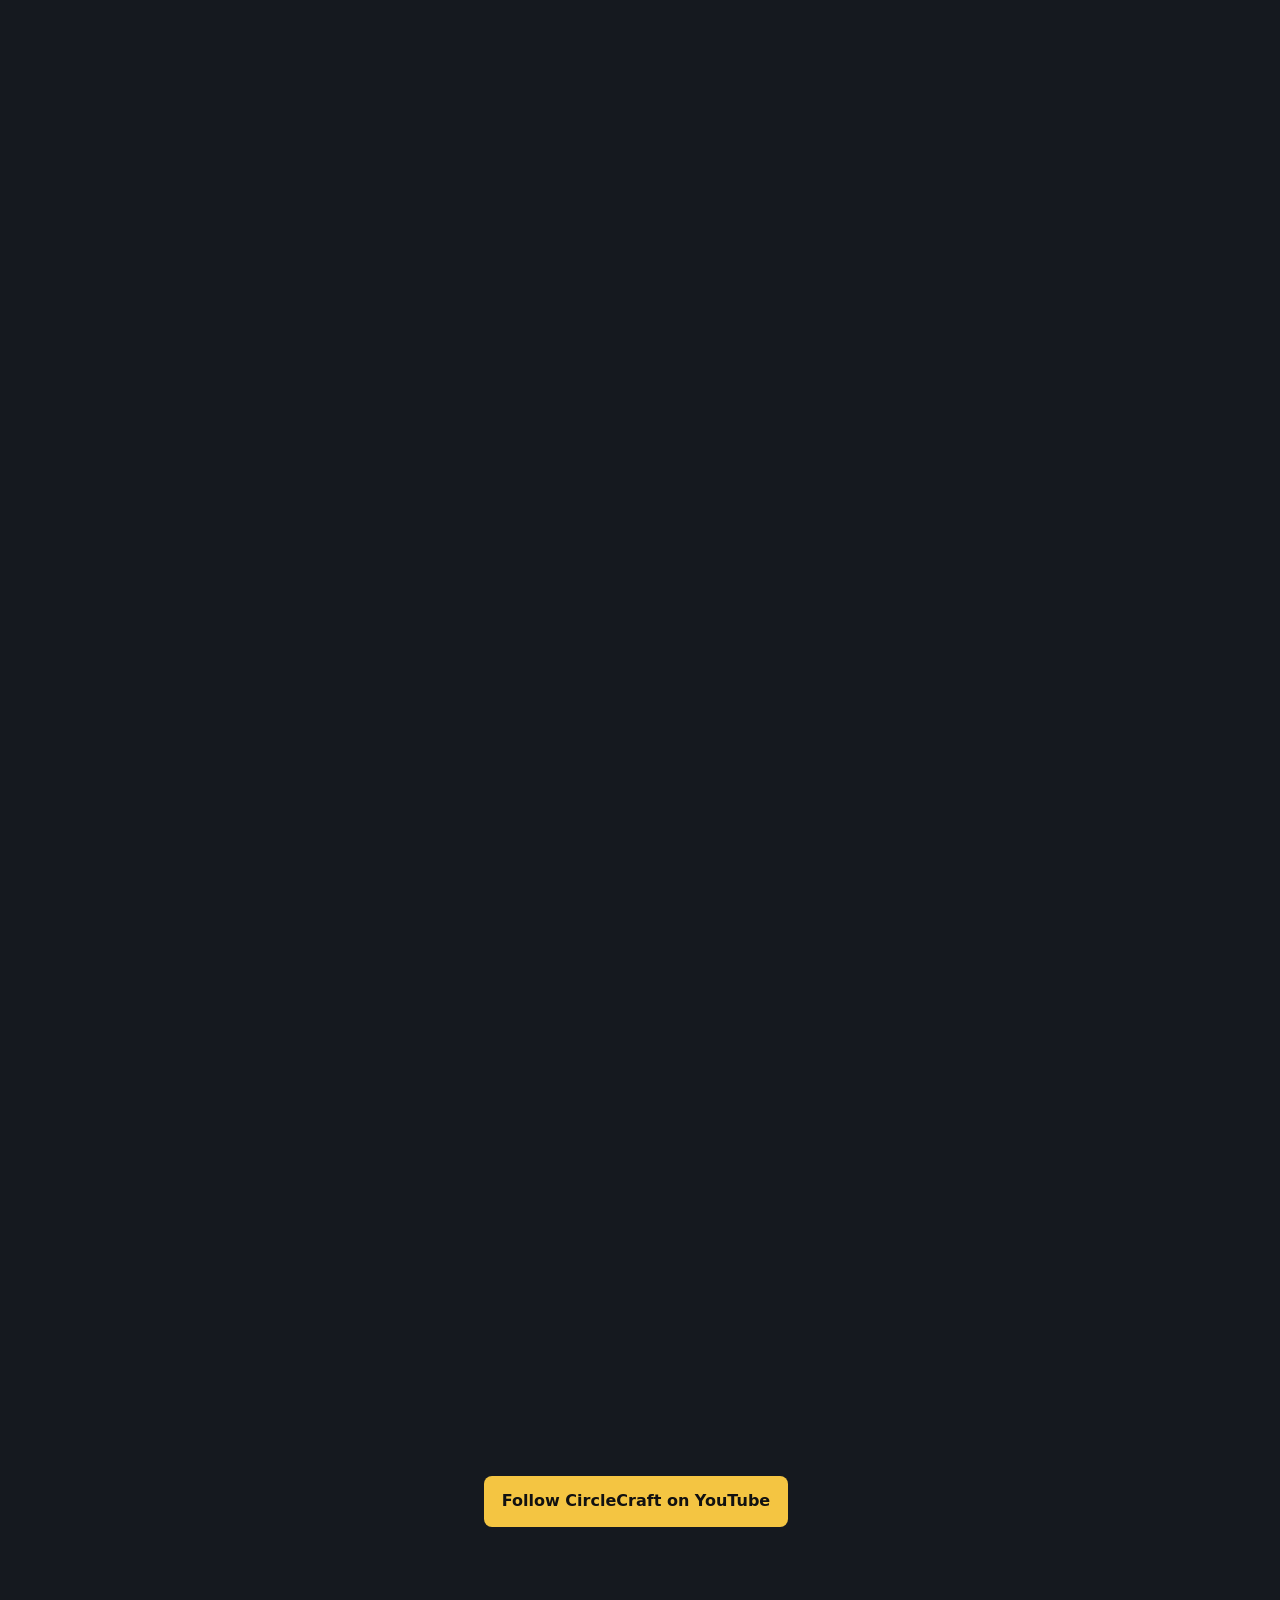
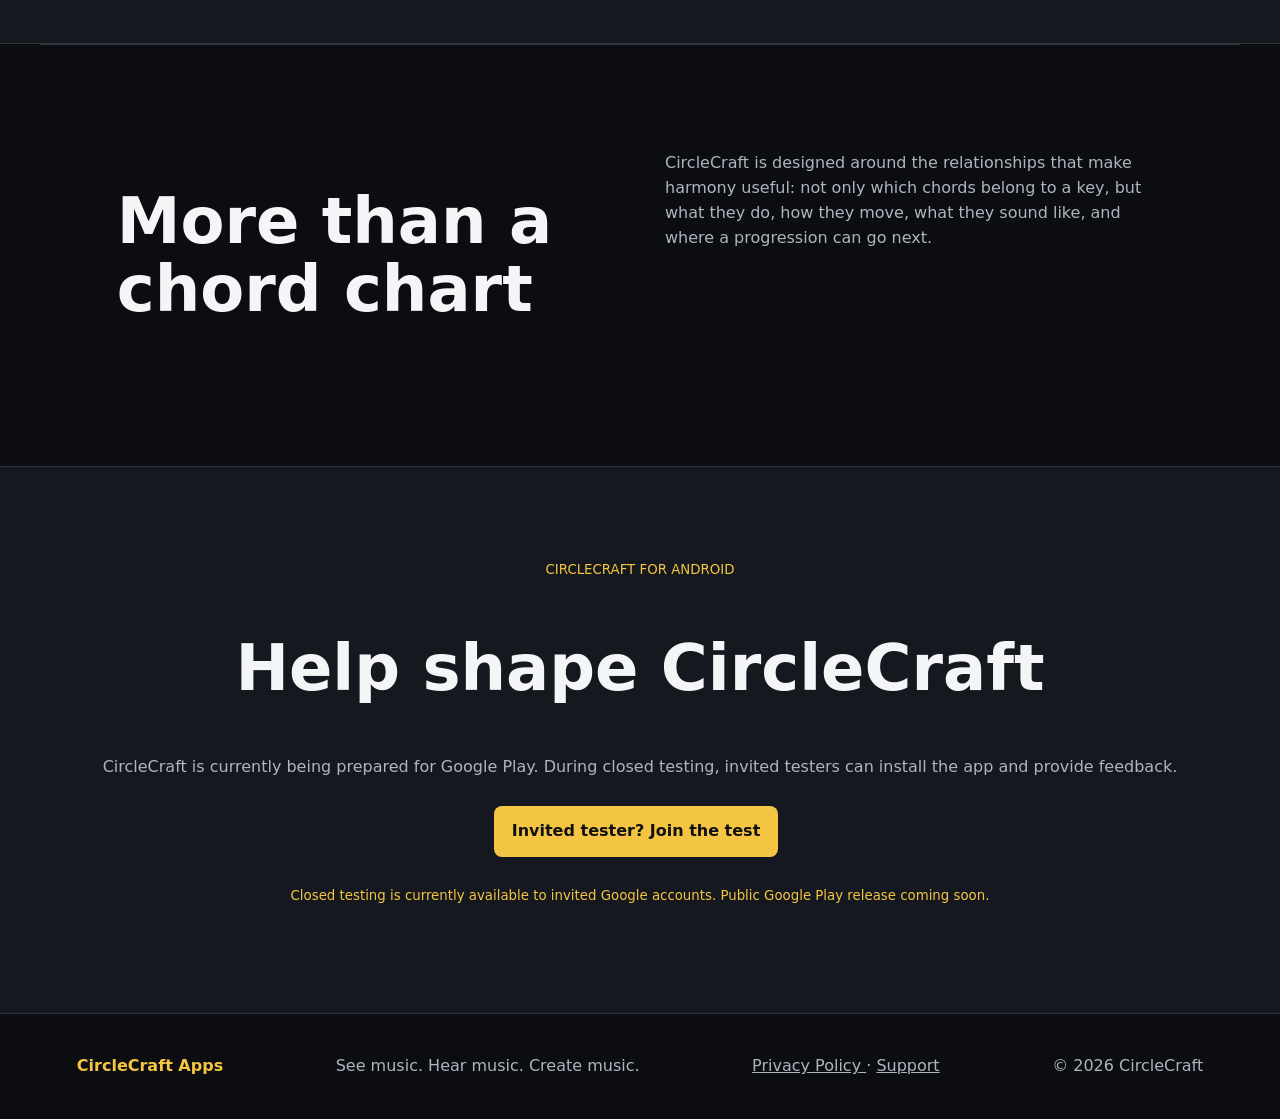
==== commit 02dc729c: "ADDED MIDI VIDEO" ====
--- a/index.html
+++ b/index.html
@@ -176,6 +176,15 @@
   <div style="display:flex;justify-content:center;gap:20px;flex-wrap:wrap;margin:24px 0;">
 
     <iframe
+  width="315"
+  height="560"
+  src="https://www.youtube.com/embed/y9bxK2Y7A-M"
+  title="CircleCraft - What Chord Should Come Next?"
+  frameborder="0"
+  allow="accelerometer; autoplay; clipboard-write; encrypted-media; gyroscope; picture-in-picture; web-share"
+  allowfullscreen>
+</iframe>
+    <iframe
       width="315"
       height="560"
      src="https://www.youtube.com/embed/8QqMsYDLS6Q"src="https://www.youtube.com/embed/8QqMsYDLS6Q"
@@ -240,6 +249,21 @@
   allowfullscreen>
       
   </iframe>
+    <iframe width="315" height="560"
+    src="https://www.youtube.com/embed/2-upIa3Zv08"
+    title="CircleCraft - A Minor Problem"
+    frameborder="0"
+    allow="accelerometer; autoplay; clipboard-write; encrypted-media; gyroscope; picture-in-picture; web-share"
+    allowfullscreen>
+</iframe>
+
+    <iframe width="315" height="560"
+    src="https://www.youtube.com/embed/Exc1Z-1cSgc"
+    title="CircleCraft - Music Theory Giving You a Headache?"
+    frameborder="0"
+    allow="accelerometer; autoplay; clipboard-write; encrypted-media; gyroscope; picture-in-picture; web-share"
+    allowfullscreen>
+</iframe>
 
   </div>
 
